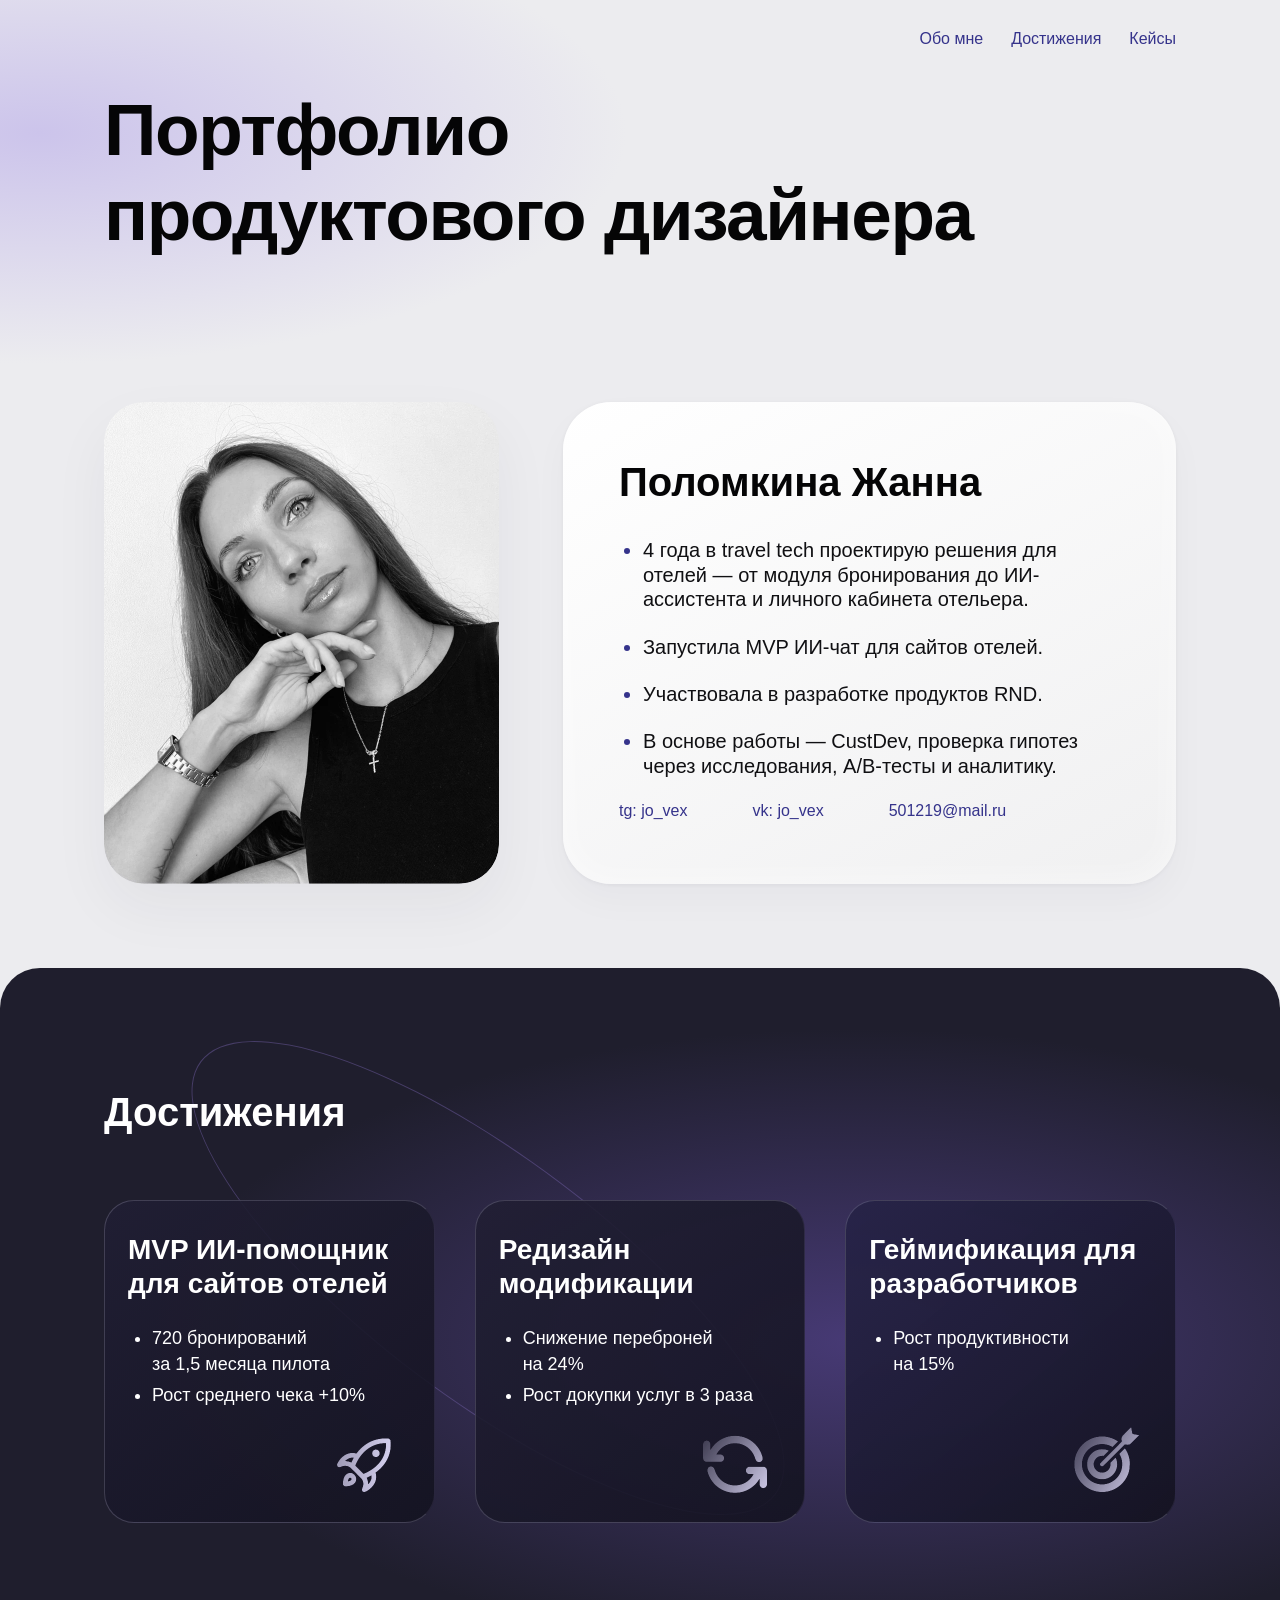
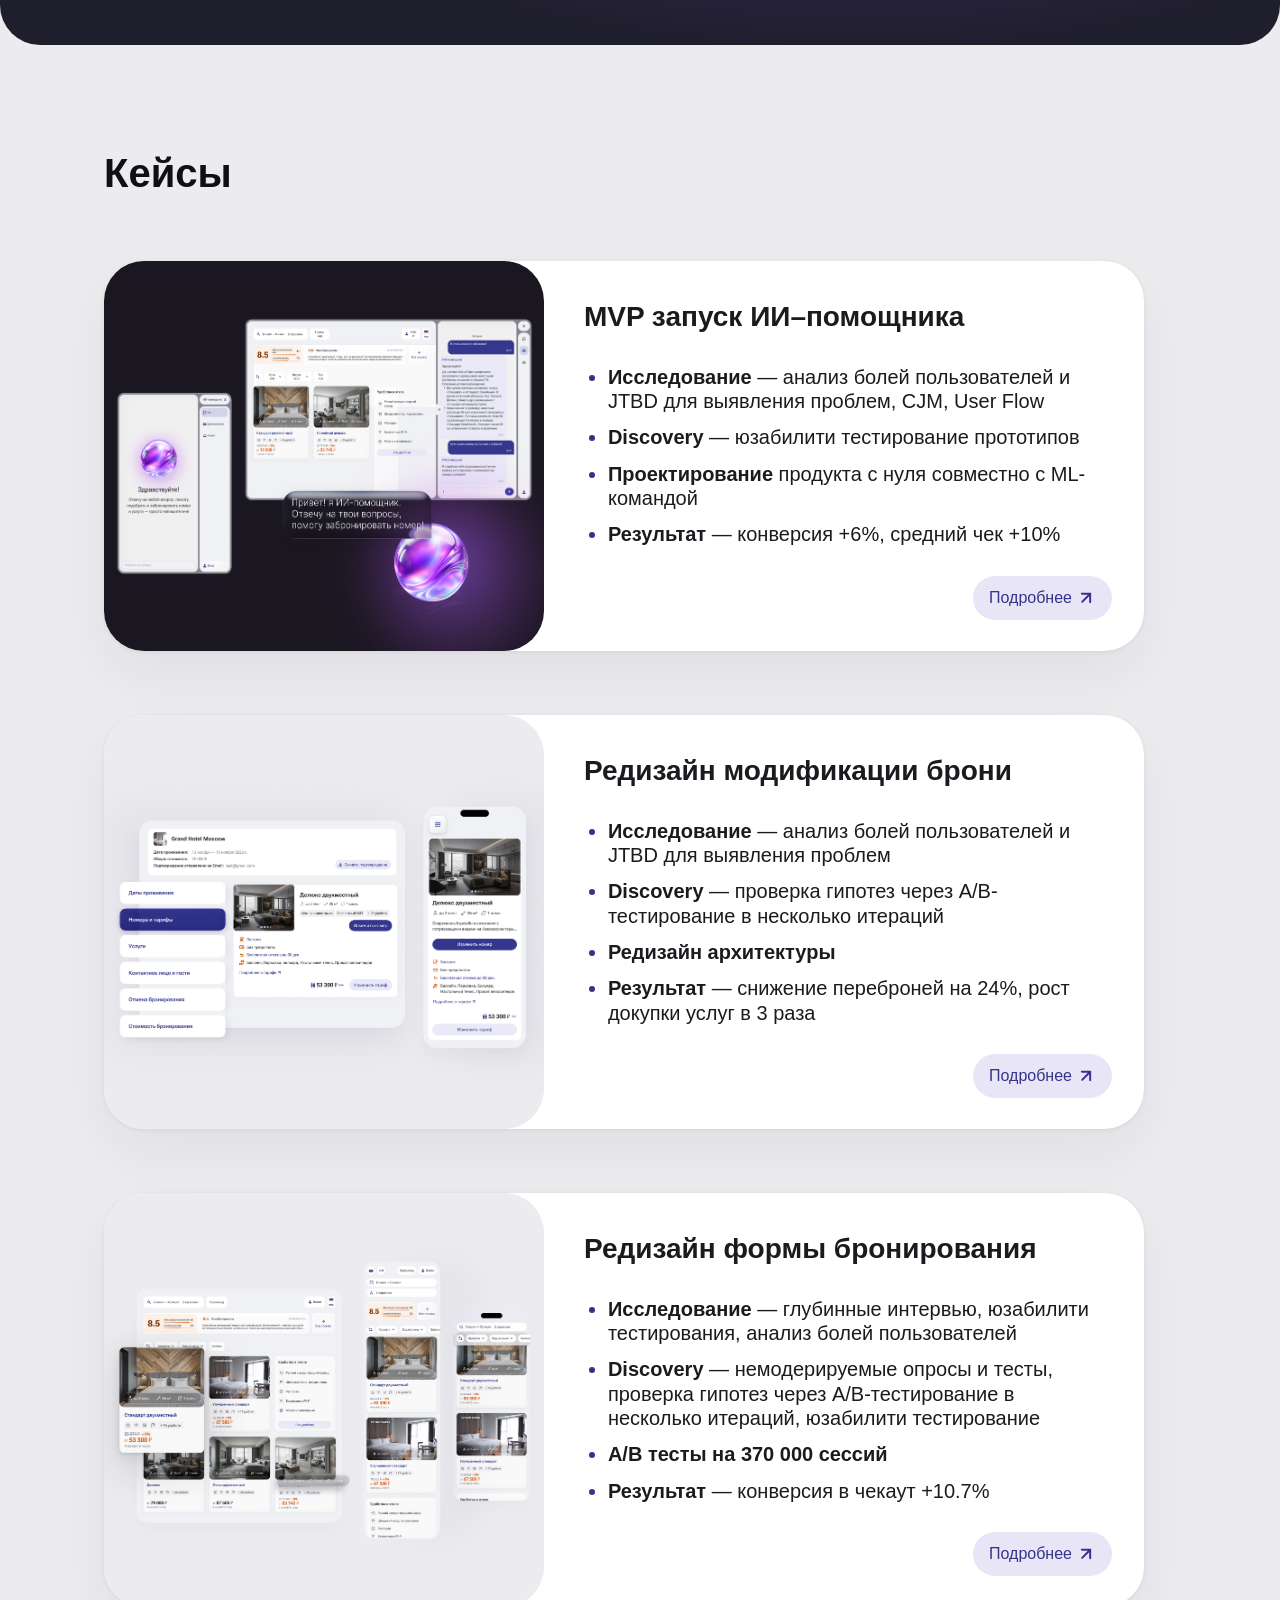
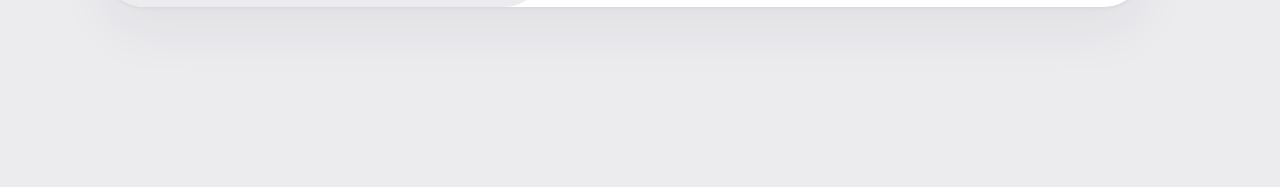
==== index.html @ cda97fb2 "Добавить сайт портфолио и три кейса" ====
<!doctype html>
<html lang="ru">
<head>
  <meta charset="utf-8">
  <meta name="viewport" content="width=device-width, initial-scale=1">
  <meta name="description" content="Портфолио продуктового дизайнера Жанны Поломкиной. Кейсы в travel tech.">
  <meta name="theme-color" content="#ececef">
  <title>Жанна Поломкина — продуктовый дизайнер</title>
  <link rel="stylesheet" href="styles.css">
  <script src="script.js" defer></script>
</head>
<body>
  <svg width="0" height="0" aria-hidden="true" style="position: absolute">
    <defs><path id="case-arrow" d="M15.1445 14.2002C15.1442 14.7246 14.7188 15.1504 14.1943 15.1504H14.1357C13.6111 15.1504 13.1857 14.7248 13.1855 14.2002V8.20312L6.84863 14.54C6.47763 14.911 5.87588 14.911 5.50488 14.54L5.45996 14.4951C5.08896 14.1241 5.08896 13.5224 5.45996 13.1514L11.7969 6.81445H5.7998C5.27522 6.81435 4.84961 6.38886 4.84961 5.86426V5.80566C4.84961 5.28121 5.27535 4.85578 5.7998 4.85547L15.1504 4.84961L15.1445 14.2002Z"/></defs>
  </svg>
  <header class="header inset page">
    <nav aria-label="Разделы портфолио">
      <a href="#about">Обо мне</a>
      <a href="#achievements">Достижения</a>
      <a href="#cases">Кейсы</a>
    </nav>
    <h1>Портфолио<br>продуктового дизайнера</h1>
  </header>

  <main>
    <section class="intro inset page" id="about" aria-labelledby="about-title">
      <img class="portrait" src="assets--portrait.webp" width="395" height="482" alt="Жанна Поломкина">
      <div class="bio">
        <h2 id="about-title">Поломкина Жанна</h2>
        <ul>
          <li>4 года в travel tech проектирую решения для отелей — от модуля бронирования до ИИ-ассистента и личного кабинета отельера.</li>
          <li>Запустила MVP ИИ-чат для сайтов отелей.</li>
          <li>Участвовала в разработке продуктов RND.</li>
          <li>В основе работы — CustDev, проверка гипотез через исследования, A/B-тесты и аналитику.</li>
        </ul>
        <address>
          <a href="https://t.me/jo_vex">tg: jo_vex</a>
          <a href="https://vk.com/jo_vex">vk: jo_vex</a>
          <a href="mailto:501219@mail.ru">501219@mail.ru</a>
        </address>
      </div>
    </section>

    <section class="achievements" id="achievements" aria-labelledby="achievements-title">
      <div class="page inset">
        <h2 id="achievements-title">Достижения</h2>
        <div class="achievement-grid">
          <article class="achievement">
            <h3>MVP ИИ-помощник для сайтов отелей</h3>
            <ul>
              <li>720 бронирований<br>за 1,5 месяца пилота</li>
              <li>Рост среднего чека +10%</li>
            </ul>
            <img src="assets--rocket.webp" alt="" width="70" height="70">
          </article>
          <article class="achievement">
            <h3>Редизайн модификации</h3>
            <ul>
              <li>Снижение переброней<br>на 24%</li>
              <li>Рост докупки услуг в 3 раза</li>
            </ul>
            <img src="assets--refresh.webp" alt="" width="70" height="70">
          </article>
          <article class="achievement">
            <h3>Геймификация для разработчиков</h3>
            <ul>
              <li>Рост продуктивности<br>на 15%</li>
            </ul>
            <img src="assets--target.webp" alt="" width="70" height="70">
          </article>
        </div>
      </div>
    </section>

    <section class="cases inset page" id="cases" aria-labelledby="cases-title">
      <h2 id="cases-title">Кейсы</h2>
      <article class="case" id="assistant-case">
        <img class="case-cover" src="assets--assistant.webp" width="1950" height="1728" alt="Модуль бронирования с ИИ-помощником на компьютере и телефоне" loading="lazy">
        <div class="case-body">
          <h3>MVP запуск ИИ–помощника</h3>
          <ul>
            <li><strong>Исследование</strong> — анализ болей пользователей и JTBD для выявления проблем, CJM, User Flow</li>
            <li><strong>Discovery</strong> — юзабилити тестирование прототипов</li>
            <li><strong>Проектирование</strong> продукта с нуля совместно с ML-командой</li>
            <li><strong>Результат</strong> — конверсия +6%, средний чек +10%</li>
          </ul>
          <a class="case-link" href="ai-assistant.html" aria-label="Подробнее о запуске ИИ-помощника">Подробнее <svg width="20" height="20" viewBox="0 0 20 20" aria-hidden="true"><use href="#case-arrow" fill="currentColor"/></svg></a>
        </div>
      </article>

      <article class="case" id="modification-case">
        <img class="case-cover" src="assets--modification.webp" width="1950" height="1834" alt="Экраны изменения бронирования на компьютере и телефоне" loading="lazy">
        <div class="case-body">
          <h3>Редизайн модификации брони</h3>
          <ul>
            <li><strong>Исследование</strong> — анализ болей пользователей и JTBD для выявления проблем</li>
            <li><strong>Discovery</strong> — проверка гипотез через A/B-тестирование в несколько итераций</li>
            <li><strong>Редизайн архитектуры</strong></li>
            <li><strong>Результат</strong> — снижение переброней на 24%, рост докупки услуг в 3 раза</li>
          </ul>
          <a class="case-link" href="booking-modification.html" aria-label="Подробнее о редизайне модификации брони">Подробнее <svg width="20" height="20" viewBox="0 0 20 20" aria-hidden="true"><use href="#case-arrow" fill="currentColor"/></svg></a>
        </div>
      </article>

      <article class="case" id="booking-case">
        <img class="case-cover" src="assets--booking.webp" width="1950" height="1834" alt="Экраны модуля бронирования для компьютера и телефона" loading="lazy">
        <div class="case-body">
          <h3>Редизайн формы бронирования</h3>
          <ul>
            <li><strong>Исследование</strong> — глубинные интервью, юзабилити тестирования, анализ болей пользователей</li>
            <li><strong>Discovery</strong> — немодерируемые опросы и тесты, проверка гипотез через A/B-тестирование в несколько итераций, юзабилити тестирование</li>
            <li><strong>A/B тесты на 370 000 сессий</strong></li>
            <li><strong>Результат</strong> — конверсия в чекаут +10.7%</li>
          </ul>
          <a class="case-link" href="booking-redesign.html" aria-label="Подробнее о редизайне формы бронирования">Подробнее <svg width="20" height="20" viewBox="0 0 20 20" aria-hidden="true"><use href="#case-arrow" fill="currentColor"/></svg></a>
        </div>
      </article>
    </section>
  </main>
</body>
</html>
---- styles.css ----
:root {
  font-family: Arial, Helvetica, sans-serif;
  color: #101013;
  background: #ececef;
  --accent: #35338b;
  --inset: clamp(24px, 5.333vw, 64px);
}

*, *::before, *::after { box-sizing: border-box; }
body {
  margin: 0;
  background: radial-gradient(
    ellipse clamp(260px, 45.833vw, 720px) clamp(160px, 18vw, 260px)
    at max(0px, calc(50% - 600px)) clamp(90px, 10.417vw, 145px),
    #ccc4eb, transparent
  ) no-repeat;
}
h1, h2, h3, ul { margin: 0; }
h2 { font-size: 40px; line-height: 1.2; }
a { color: var(--accent); text-decoration: none; }
a:focus-visible, button:focus-visible { outline: 3px solid #796be2; outline-offset: 4px; }
a:hover { text-decoration: underline; }
img { display: block; max-width: 100%; }
section { scroll-margin-top: 24px; }

.page {
  max-width: 1200px;
  margin-inline: auto;
}
.inset { padding-inline: var(--inset); }
.header { padding-top: 30px; }
.header nav { display: flex; justify-content: flex-end; flex-wrap: wrap; gap: 12px 28px; font-size: 16px; }
.header h1 {
  margin-top: 40px;
  font-size: clamp(40px, 6.05vw, 73px);
  line-height: 1.16;
  letter-spacing: -.02em;
  color: #050506;
}

.intro {
  display: grid;
  grid-template-columns: minmax(0, 395fr) minmax(0, 613fr);
  align-items: stretch;
  gap: clamp(24px, 5.333vw, 64px);
  margin-top: clamp(58px, 12.1vw, 145px);
  margin-bottom: clamp(48px, 7vw, 84px);
}
.portrait {
  width: 100%;
  height: 100%;
  object-fit: cover;
  border-radius: 40px;
  box-shadow: 0 24px 58px #24233f0d;
}
.bio {
  padding: clamp(28px, 4.67vw, 56px);
  background: linear-gradient(152deg, #fff, #f0f0f1);
  border-radius: 48px;
  box-shadow: inset 0 0 34px #ffffff88, 0 1px 4px #1817290d, 0 16px 36px #24233f08;
}
.bio h2 { margin-bottom: 32px; color: #050506; }
.bio ul, .case ul { font-size: 20px; line-height: 1.22; }
.bio ul, .case ul, .achievement ul { padding-left: 24px; }
.bio li::marker, .case li::marker { color: var(--accent); }
.bio li + li { margin-top: 23px; }
.bio address {
  display: flex;
  flex-wrap: wrap;
  gap: 10px clamp(20px, 5.4vw, 65px);
  margin-top: 24px;
  font-style: normal;
  font-size: 16px;
}

.achievements {
  position: relative;
  isolation: isolate;
  overflow: hidden;
  padding-block: 120px 122px;
  border-radius: 40px;
  color: white;
  background: radial-gradient(ellipse 55% 46% at 67% 55%, #473a75, transparent 100%), #1f1e2d;
}
.achievements::before {
  content: "";
  position: absolute;
  z-index: -1;
  top: 190px;
  left: 10%;
  width: 720px;
  height: 240px;
  border: 1px solid #7662ac75;
  border-radius: 50%;
  transform: rotate(37deg);
}
.achievement-grid {
  display: grid;
  grid-template-columns: repeat(3, minmax(0, 1fr));
  gap: clamp(18px, 3.333vw, 40px);
  margin-top: 64px;
}
.achievement {
  position: relative;
  min-height: 323px;
  padding: 32px 23px 105px;
  border: 1px solid #aaa7c247;
  border-right-color: #8981b521;
  border-radius: 30px;
  background: linear-gradient(140deg, #211f34e8, #141321e8);
}
.achievement:nth-child(3) { background: linear-gradient(140deg, #262347e6, #141321ee); }
.achievement h3 { font-size: clamp(21px, 2.333vw, 28px); line-height: 1.2; }
.achievement ul { margin-top: 24px; font-size: 18px; line-height: 1.45; }
.achievement li + li { margin-top: 5px; }
.achievement img { position: absolute; right: 35px; bottom: 28px; }

.cases { padding-top: 104px; padding-bottom: 180px; }
.cases > h2 { margin-bottom: 64px; }
.case {
  display: grid;
  grid-template-columns: 42.3% minmax(0, 1fr);
  width: calc(100% - 32px);
  border-radius: 40px;
  background: #fff;
  color: #191b1e;
  box-shadow: 0 24px 55px #24233f0e, 0 1px 4px #24233f12;
  cursor: pointer;
}
.case + .case { margin-top: 64px; }
.case-cover { width: 100%; height: 100%; object-fit: cover; border-radius: inherit; }
.case-body { display: flex; flex-direction: column; padding: 39px 32px 31px 40px; }
.case h3 { margin-bottom: 30px; font-size: 28px; line-height: 1.22; }
.case li + li { margin-top: 12px; }
.case-link {
  display: inline-flex;
  align-items: center;
  gap: 4px;
  align-self: flex-end;
  margin-top: auto;
  padding: 12px 16px;
  border-radius: 100px;
  background: #e8e6f6;
  font-size: 16px;
  line-height: 1;
}
.case ul { margin-bottom: 24px; }
.case:has(.case-link:focus-visible) { outline: 3px solid #796be2; outline-offset: 4px; }
.case-link:hover { text-decoration: none; }

@media (hover: hover) {
  .case:hover { box-shadow: 0 24px 84px #0e0c3017, 0 3px 20px #0e0c300d; }
  .case-link:hover { background: #ded9f4; }
}

@media (max-width: 960px) {
  .bio ul, .case ul { font-size: 18px; }
  .bio li + li { margin-top: 16px; }
  .bio address { column-gap: 20px; }
  .case { width: 100%; }
  .case-cover { object-fit: contain; background: #ececef; }
  .case-body { padding: 28px; }
  .case h3 { font-size: 24px; }
}

@media (max-width: 760px) {
  h2 { font-size: 32px; }
  .header nav { justify-content: flex-start; }
  .intro { grid-template-columns: 1fr; }
  .portrait { height: auto; width: min(100%, 395px); }
  .bio { border-radius: 32px; }
  .bio h2 { margin-bottom: 22px; }
  .achievements { padding-block: 54px; border-radius: 30px; }
  .achievement-grid { grid-template-columns: 1fr; margin-top: 32px; }
  .achievement { min-height: 196px; padding-bottom: 32px; padding-right: 83px; }
  .achievement ul { margin-top: 16px; }
  .achievement img { width: 52px; height: 52px; right: 18px; bottom: 20px; }
  .cases { padding-block: 60px 80px; }
  .cases > h2 { margin-bottom: 30px; }
  .case { grid-template-columns: 1fr; border-radius: 30px; }
  .case + .case { margin-top: 32px; }
  .case-cover { height: auto; aspect-ratio: auto; }
  .case h3 { margin-bottom: 20px; }
}

@media (max-width: 420px) {
  .header h1 { font-size: clamp(29px, 8.3vw, 40px); }
  .header nav { gap: 12px 18px; }
  .bio, .case-body { padding: 24px; }
  .bio ul, .case ul { font-size: 17px; }
}

@media (min-width: 1100px) {
  .intro { min-height: 482px; }
  .case { min-height: 390px; }
  .case + .case { min-height: 414px; }
}

.project-page { background: #ececef; }
.project-page-modification { background: #ecebf0; }
.project-page-dark { background: #1a1722; color: #fff; color-scheme: dark; }

.project-nav {
  position: sticky;
  z-index: 2;
  top: max(clamp(12px, 2.67vw, 32px), env(safe-area-inset-top));
  height: 0;
  padding-inline: clamp(16px, 3.33vw, 40px);
}

.project-back {
  display: inline-flex;
  align-items: center;
  gap: 7px;
  min-height: 44px;
  padding: 8px 14px 8px 12px;
  border: 1px solid #ffffff45;
  border-radius: 999px;
  background: linear-gradient(145deg, #5455a0df, #353680d9);
  box-shadow: inset 0 1px 2px #ffffff36, 0 6px 20px #0e0c3014;
  -webkit-backdrop-filter: blur(10px) saturate(145%);
  backdrop-filter: blur(10px) saturate(145%);
  color: #fff;
  font-size: 15px;
  line-height: 1.2;
}

.project-back:hover {
  background: linear-gradient(145deg, #484992ec, #303174e8);
  text-decoration: none;
}

.project-block img, img.project-block {
  width: 100%;
  height: auto;
  pointer-events: none;
  user-select: none;
  -webkit-touch-callout: none;
}

@media (min-width: 1201px) {
  .assistant-panel {
    display: grid;
    grid-template-columns: minmax(0, 1fr) min(100%, 1200px) minmax(0, 1fr);
  }

  .assistant-panel > .project-block { grid-area: 1 / 2; }

  .assistant-panel::before,
  .assistant-panel::after {
    content: "";
    width: min(100%, 380px);
    background: var(--panel-glow) no-repeat;
    background-size: 200% 100%;
  }

  .assistant-panel::before { grid-area: 1 / 1; justify-self: end; }
  .assistant-panel::after { grid-area: 1 / 3; background-position: right; }
}

@media (max-width: 760px) {
  .project-page main { padding-top: 58px; }
}
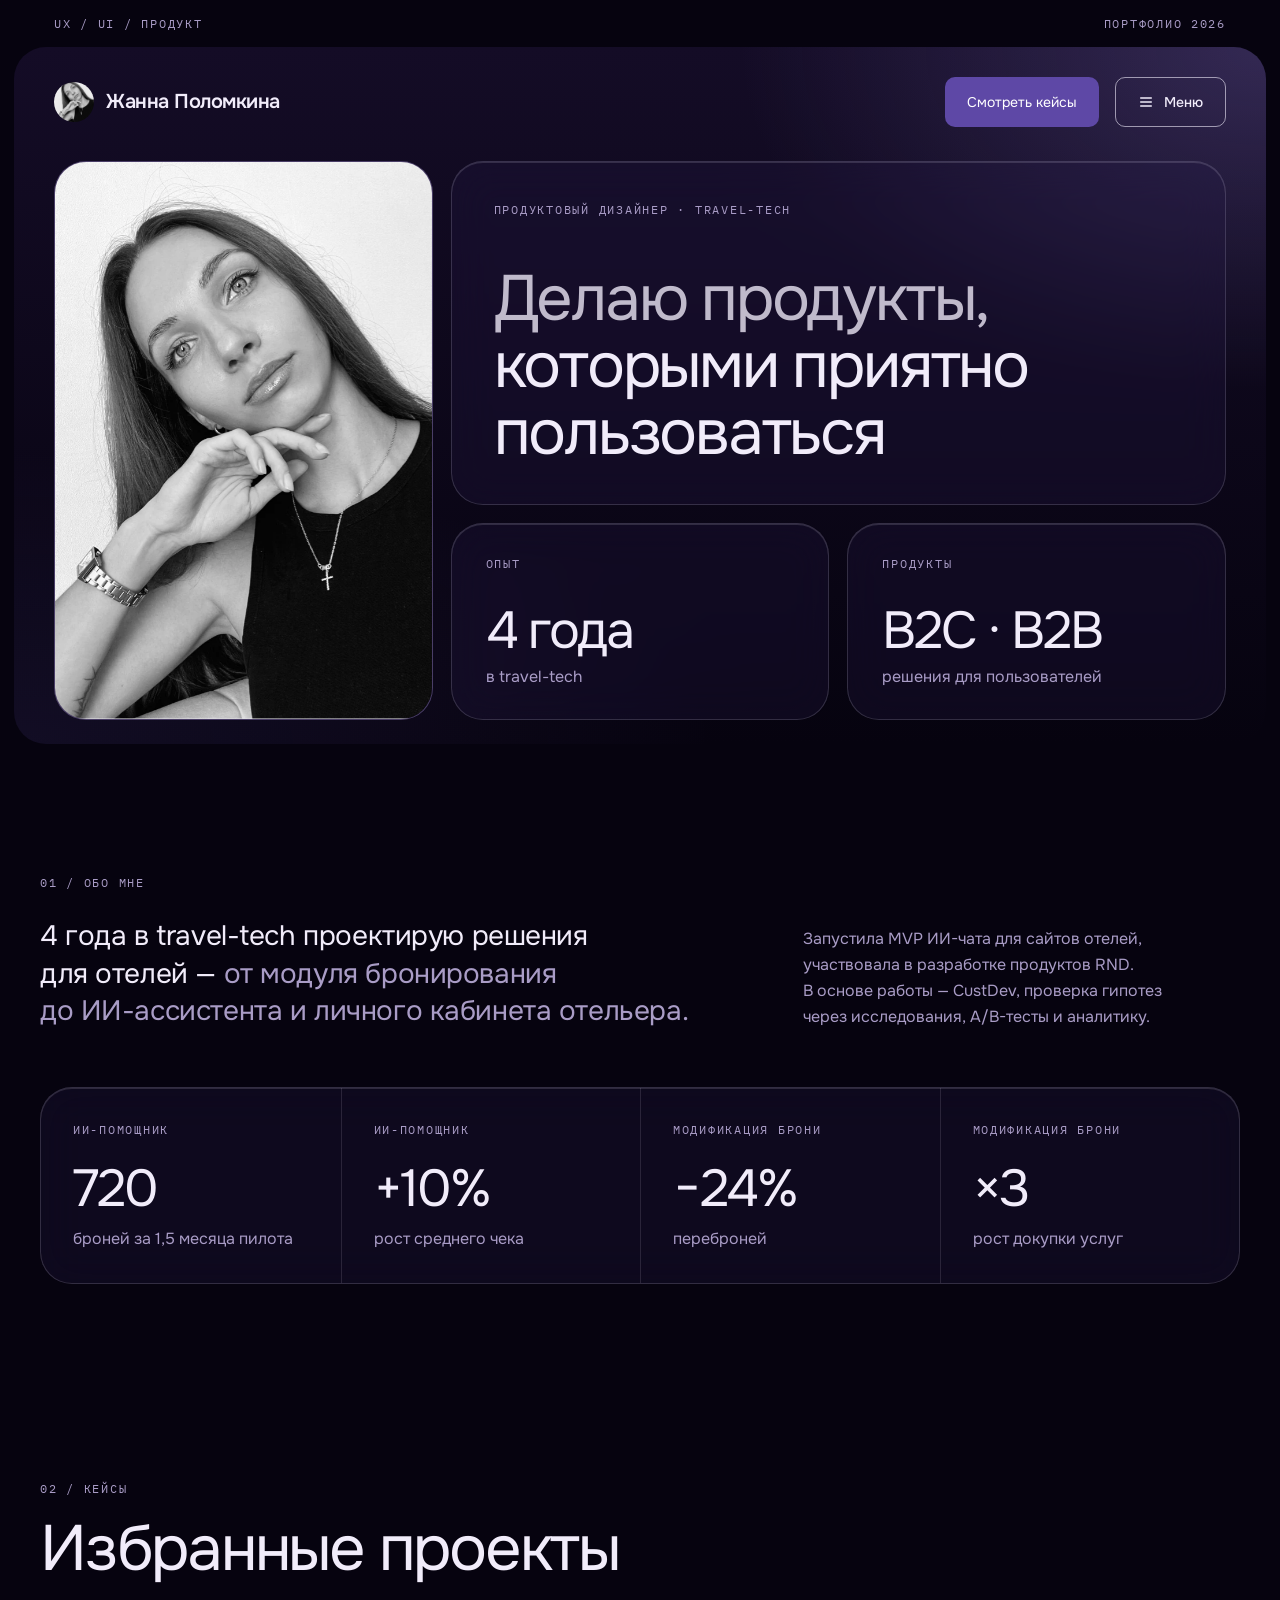
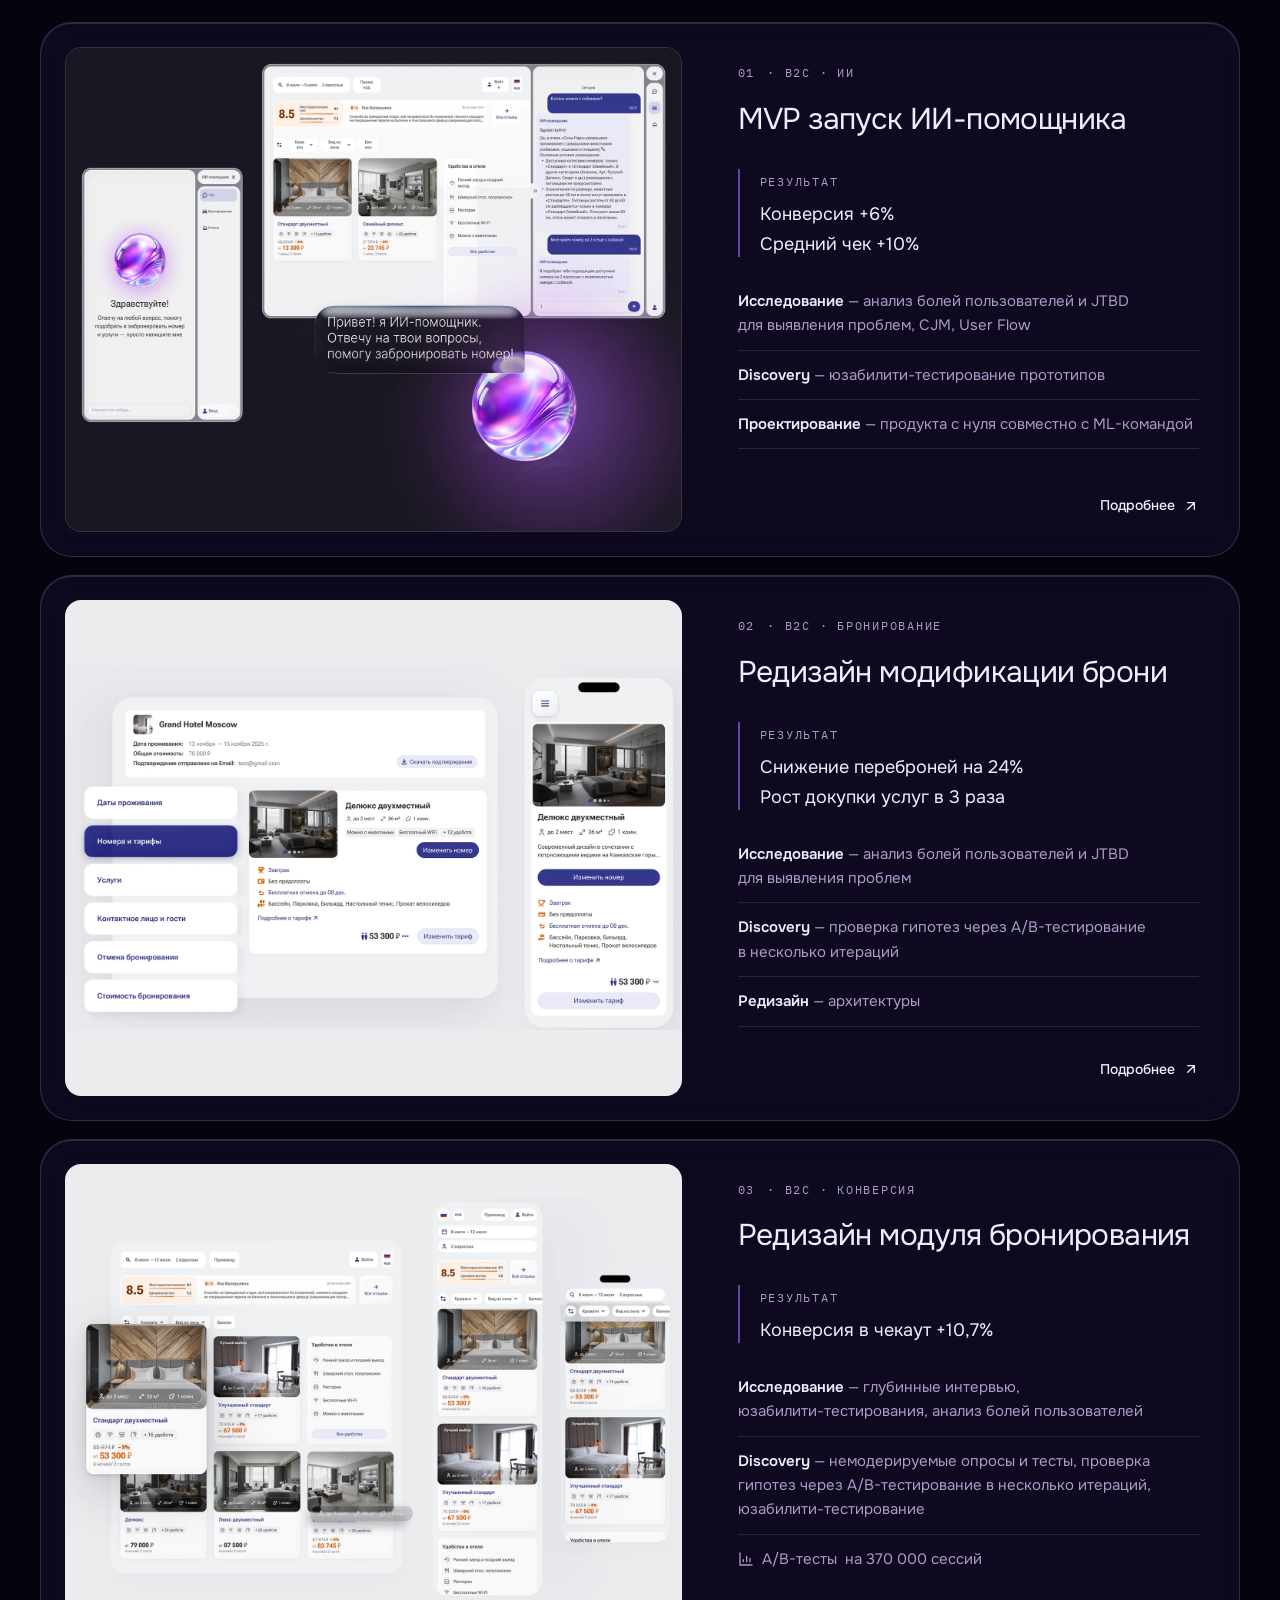
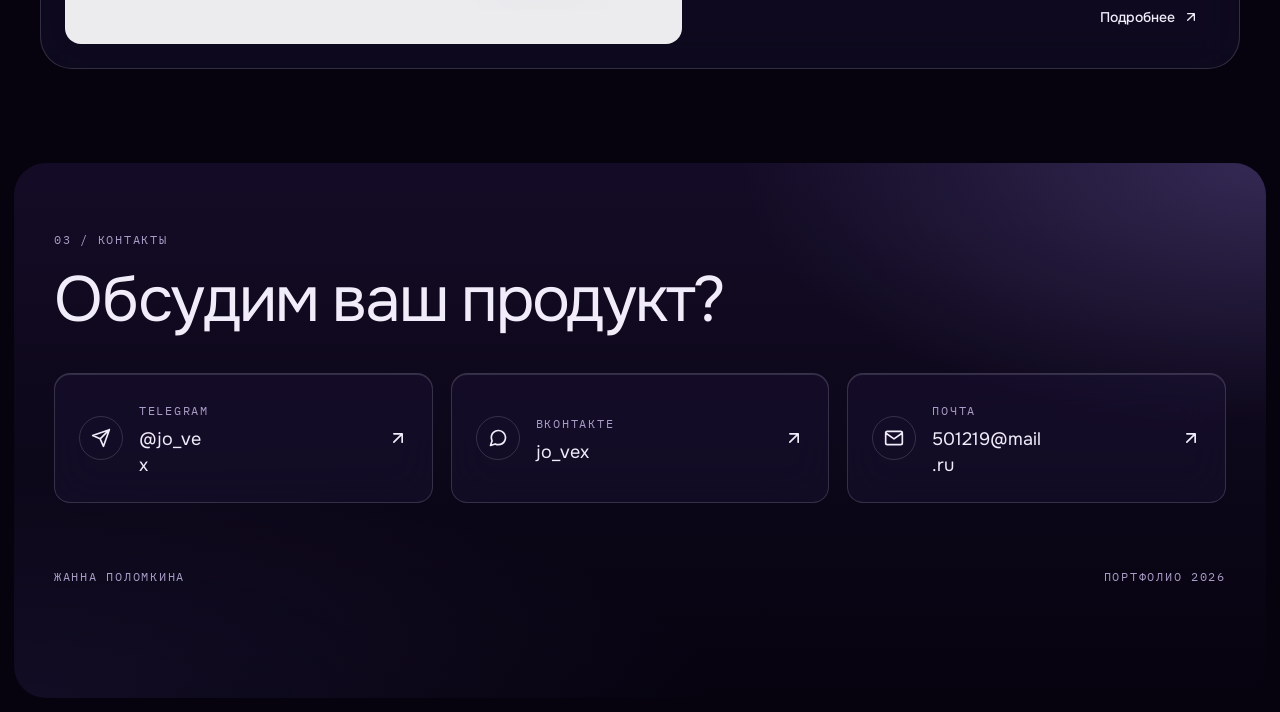
==== commit 6eff3194: "Обновить главную страницу портфолио" ====
--- a/index.html
+++ b/index.html
@@ -3,118 +3,137 @@
 <head>
   <meta charset="utf-8">
   <meta name="viewport" content="width=device-width, initial-scale=1">
-  <meta name="description" content="Портфолио продуктового дизайнера Жанны Поломкиной. Кейсы в travel tech.">
-  <meta name="theme-color" content="#ececef">
-  <title>Жанна Поломкина — продуктовый дизайнер</title>
-  <link rel="stylesheet" href="styles.css">
-  <script src="script.js" defer></script>
+  <meta name="theme-color" content="#06030f">
+  <title>Жанна Поломкина — продуктовый дизайнер, travel-tech</title>
+  <meta name="description" content="Портфолио продуктового дизайнера: 4 года в travel-tech, B2C и B2B продукты для отелей — модуль бронирования, ИИ-ассистент, кабинет отельера.">
+  <link rel="preconnect" href="https://fonts.googleapis.com">
+  <link rel="preconnect" href="https://fonts.gstatic.com" crossorigin>
+  <link rel="stylesheet" href="https://fonts.googleapis.com/css2?family=Onest:wght@400;500;600&amp;family=IBM+Plex+Mono:wght@400;500&amp;display=swap">
+  <link rel="stylesheet" href="home.css">
+  <link rel="icon" type="image/svg+xml" href="home-favicon.svg">
+  <script src="home.js" defer></script>
 </head>
 <body>
-  <svg width="0" height="0" aria-hidden="true" style="position: absolute">
-    <defs><path id="case-arrow" d="M15.1445 14.2002C15.1442 14.7246 14.7188 15.1504 14.1943 15.1504H14.1357C13.6111 15.1504 13.1857 14.7248 13.1855 14.2002V8.20312L6.84863 14.54C6.47763 14.911 5.87588 14.911 5.50488 14.54L5.45996 14.4951C5.08896 14.1241 5.08896 13.5224 5.45996 13.1514L11.7969 6.81445H5.7998C5.27522 6.81435 4.84961 6.38886 4.84961 5.86426V5.80566C4.84961 5.28121 5.27535 4.85578 5.7998 4.85547L15.1504 4.84961L15.1445 14.2002Z"/></defs>
-  </svg>
-  <header class="header inset page">
-    <nav aria-label="Разделы портфолио">
-      <a href="#about">Обо мне</a>
-      <a href="#achievements">Достижения</a>
-      <a href="#cases">Кейсы</a>
-    </nav>
-    <h1>Портфолио<br>продуктового дизайнера</h1>
-  </header>
-
+  <div class="hero-frame">
+    <div class="hero-eyebrow"><span class="mono-label">UX / UI / Продукт</span><span class="mono-label">Портфолио 2026</span></div>
+    <div class="space-bg hero">
+      <header class="hero-header">
+        <a href="#" class="hero-brand"><img src="https://cdn.poehali.dev/projects/a54966ba-3cf7-4cb6-8736-ed5344bd2a11/bucket/0ab44b1f-8505-4165-a15e-4174cf38b8fe.jpg" data-fallback="assets--portrait.webp" alt="Жанна Поломкина">Жанна Поломкина</a>
+        <div class="hero-actions">
+          <a class="btn-primary" href="#cases">Смотреть кейсы</a>
+          <div class="home-menu">
+            <button class="btn-secondary" type="button" aria-expanded="false" aria-controls="home-navigation"><svg width="16" height="16" viewBox="0 0 24 24" fill="none" stroke="currentColor" stroke-width="2" stroke-linecap="round" stroke-linejoin="round" aria-hidden="true"><path d="M4 6h16M4 12h16M4 18h16"/></svg> Меню</button>
+            <nav class="glass" id="home-navigation" aria-label="Разделы портфолио" hidden>
+              <a href="#about">Обо мне</a>
+              <a href="#cases">Кейсы</a>
+              <a href="#contacts">Контакты</a>
+            </nav>
+          </div>
+        </div>
+      </header>
+      <div class="hero-grid">
+        <figure class="glass rise hero-photo"><img src="https://cdn.poehali.dev/projects/a54966ba-3cf7-4cb6-8736-ed5344bd2a11/bucket/0ab44b1f-8505-4165-a15e-4174cf38b8fe.jpg" data-fallback="assets--portrait.webp" alt="Жанна Поломкина"></figure>
+        <section class="glass rise hero-title" style="--delay:.12s">
+          <span class="mono-label">Продуктовый дизайнер · Travel-tech</span>
+          <h1 class="t-display">Делаю продукты,<br><b>которыми приятно пользоваться</b></h1>
+        </section>
+        <div class="glass rise hero-stat hero-experience" style="--delay:.24s">
+          <span class="mono-label">Опыт</span><div><div class="t-num">4 года</div><p>в <span class="nowrap">travel-tech</span></p></div>
+        </div>
+        <div class="glass rise hero-stat hero-products" style="--delay:.36s">
+          <span class="mono-label">Продукты</span><div><div class="t-num">B2C · B2B</div><p>решения для пользователей</p></div>
+        </div>
+      </div>
+    </div>
+  </div>
   <main>
-    <section class="intro inset page" id="about" aria-labelledby="about-title">
-      <img class="portrait" src="assets--portrait.webp" width="395" height="482" alt="Жанна Поломкина">
-      <div class="bio">
-        <h2 id="about-title">Поломкина Жанна</h2>
-        <ul>
-          <li>4 года в travel tech проектирую решения для отелей — от модуля бронирования до ИИ-ассистента и личного кабинета отельера.</li>
-          <li>Запустила MVP ИИ-чат для сайтов отелей.</li>
-          <li>Участвовала в разработке продуктов RND.</li>
-          <li>В основе работы — CustDev, проверка гипотез через исследования, A/B-тесты и аналитику.</li>
-        </ul>
-        <address>
-          <a href="https://t.me/jo_vex">tg: jo_vex</a>
-          <a href="https://vk.com/jo_vex">vk: jo_vex</a>
-          <a href="mailto:501219@mail.ru">501219@mail.ru</a>
-        </address>
+    <section class="home-section about" id="about">
+      <div class="reveal"><span class="mono-label">01 / Обо мне</span></div>
+      <div class="about-copy reveal" style="--delay:.08s">
+        <p class="t-lead">4 года в <span class="nowrap">travel-tech</span> проектирую решения для отелей — <span>от модуля бронирования до <span class="nowrap">ИИ-ассистента</span> и личного кабинета отельера.</span></p>
+        <p>Запустила MVP <span class="nowrap">ИИ-чата</span> для сайтов отелей, участвовала в разработке продуктов RND.<br>В основе работы — CustDev, проверка гипотез через исследования, <span class="nowrap">A/B-тесты</span> и аналитику.</p>
+      </div>
+      <div class="glass metrics">
+        <div class="metric reveal" style="--delay:0s"><span class="mono-label"><span class="nowrap">ИИ-помощник</span></span><div><div class="t-num">720</div><p>броней за 1,5 месяца пилота</p></div></div>
+        <div class="metric reveal" style="--delay:0.1s"><span class="mono-label"><span class="nowrap">ИИ-помощник</span></span><div><div class="t-num">+10%</div><p>рост среднего чека</p></div></div>
+        <div class="metric reveal" style="--delay:0.2s"><span class="mono-label">Модификация брони</span><div><div class="t-num">−24%</div><p>переброней</p></div></div>
+        <div class="metric reveal" style="--delay:0.3s"><span class="mono-label">Модификация брони</span><div><div class="t-num">×3</div><p>рост докупки услуг</p></div></div>
       </div>
     </section>
-
-    <section class="achievements" id="achievements" aria-labelledby="achievements-title">
-      <div class="page inset">
-        <h2 id="achievements-title">Достижения</h2>
-        <div class="achievement-grid">
-          <article class="achievement">
-            <h3>MVP ИИ-помощник для сайтов отелей</h3>
-            <ul>
-              <li>720 бронирований<br>за 1,5 месяца пилота</li>
-              <li>Рост среднего чека +10%</li>
-            </ul>
-            <img src="assets--rocket.webp" alt="" width="70" height="70">
-          </article>
-          <article class="achievement">
-            <h3>Редизайн модификации</h3>
-            <ul>
-              <li>Снижение переброней<br>на 24%</li>
-              <li>Рост докупки услуг в 3 раза</li>
-            </ul>
-            <img src="assets--refresh.webp" alt="" width="70" height="70">
-          </article>
-          <article class="achievement">
-            <h3>Геймификация для разработчиков</h3>
-            <ul>
-              <li>Рост продуктивности<br>на 15%</li>
-            </ul>
-            <img src="assets--target.webp" alt="" width="70" height="70">
-          </article>
+    <section class="home-section cases" id="cases">
+      <div class="reveal"><span class="mono-label">02 / Кейсы</span><h2 class="t-display">Избранные проекты</h2></div>
+      <div class="case-list">
+        <article class="reveal" id="assistant-case">
+          <a class="glass case-card" href="ai-assistant.html" aria-labelledby="assistant-case-title">
+            <div class="case-media" style="--cover-bg:#1a1722">
+              <img src="home-ai.webp" alt="" loading="lazy">
+            </div>
+            <div class="case-copy">
+              <div><div class="case-tag"><span class="mono-label">01</span><span class="mono-label">· B2C · ИИ</span></div>
+                <h3 class="t-h3" id="assistant-case-title">MVP запуск <span class="nowrap">ИИ-помощника</span></h3>
+              </div>
+              <div class="case-result"><span class="mono-label">Результат</span><ul class="t-large"><li>Конверсия +6%</li><li>Средний чек +10%</li></ul></div>
+              <div class="case-steps">
+                <div class="case-step"><strong>Исследование</strong><span> — анализ болей пользователей и JTBD для выявления проблем, CJM, User Flow</span></div>
+                <div class="case-step"><strong>Discovery</strong><span> — <span class="nowrap">юзабилити-тестирование</span> прототипов</span></div>
+                <div class="case-step"><strong>Проектирование</strong><span> — продукта с нуля совместно с <span class="nowrap">ML-командой</span></span></div>
+              </div>
+              <span class="case-more">Подробнее <svg width="16" height="16" viewBox="0 0 24 24" fill="none" stroke="currentColor" stroke-width="2" stroke-linecap="round" stroke-linejoin="round" aria-hidden="true"><path d="M7 17 17 7M7 7h10v10"/></svg></span>
+            </div>
+          </a>
+        </article>
+        <article class="reveal" id="modification-case">
+          <a class="glass case-card" href="booking-modification.html" aria-labelledby="modification-case-title">
+            <div class="case-media" style="--cover-bg:#ececef">
+              <img src="home-modification.webp" alt="" loading="lazy">
+            </div>
+            <div class="case-copy">
+              <div><div class="case-tag"><span class="mono-label">02</span><span class="mono-label">· B2C · Бронирование</span></div>
+                <h3 class="t-h3" id="modification-case-title">Редизайн модификации брони</h3>
+              </div>
+              <div class="case-result"><span class="mono-label">Результат</span><ul class="t-large"><li>Снижение переброней на 24%</li><li>Рост докупки услуг в 3 раза</li></ul></div>
+              <div class="case-steps">
+                <div class="case-step"><strong>Исследование</strong><span> — анализ болей пользователей и JTBD для выявления проблем</span></div>
+                <div class="case-step"><strong>Discovery</strong><span> — проверка гипотез через <span class="nowrap">A/B-тестирование</span> в несколько итераций</span></div>
+                <div class="case-step"><strong>Редизайн</strong><span> — архитектуры</span></div>
+              </div>
+              <span class="case-more">Подробнее <svg width="16" height="16" viewBox="0 0 24 24" fill="none" stroke="currentColor" stroke-width="2" stroke-linecap="round" stroke-linejoin="round" aria-hidden="true"><path d="M7 17 17 7M7 7h10v10"/></svg></span>
+            </div>
+          </a>
+        </article>
+        <article class="reveal" id="booking-case">
+          <a class="glass case-card" href="booking-redesign.html" aria-labelledby="booking-case-title">
+            <div class="case-media" style="--cover-bg:#ececef">
+              <img src="home-booking.webp" alt="" loading="lazy">
+            </div>
+            <div class="case-copy">
+              <div><div class="case-tag"><span class="mono-label">03</span><span class="mono-label">· B2C · Конверсия</span></div>
+                <h3 class="t-h3" id="booking-case-title">Редизайн модуля бронирования</h3>
+              </div>
+              <div class="case-result"><span class="mono-label">Результат</span><ul class="t-large"><li>Конверсия в чекаут +10,7%</li></ul></div>
+              <div class="case-steps">
+                <div class="case-step"><strong>Исследование</strong><span> — глубинные интервью, <span class="nowrap">юзабилити-тестирования,</span> анализ болей пользователей</span></div>
+                <div class="case-step"><strong>Discovery</strong><span> — немодерируемые опросы и тесты, проверка гипотез через <span class="nowrap">A/B-тестирование</span> в несколько итераций, <span class="nowrap">юзабилити-тестирование</span></span></div>
+                <div class="case-extra"><svg width="16" height="16" viewBox="0 0 24 24" fill="none" stroke="currentColor" stroke-width="2" stroke-linecap="round" stroke-linejoin="round" aria-hidden="true"><path d="M3 3v18h18M8 16v-3M13 16V8M18 16v-5"/></svg> <span class="nowrap">A/B-тесты</span> на 370 000 сессий</div>
+              </div>
+              <span class="case-more">Подробнее <svg width="16" height="16" viewBox="0 0 24 24" fill="none" stroke="currentColor" stroke-width="2" stroke-linecap="round" stroke-linejoin="round" aria-hidden="true"><path d="M7 17 17 7M7 7h10v10"/></svg></span>
+            </div>
+          </a>
+        </article>
+      </div>
+    </section>
+    <section class="contacts" id="contacts">
+      <div class="space-bg contacts-panel">
+        <div class="contacts-inner">
+          <div class="reveal"><span class="mono-label">03 / Контакты</span><h2 class="t-display">Обсудим ваш продукт?</h2></div>
+          <div class="contacts-grid">
+          <div class="reveal" style="--delay:0s"><a class="glass contact-card" href="https://t.me/jo_vex" target="_blank" rel="noreferrer"><div class="contact-info"><span class="contact-icon"><svg width="20" height="20" viewBox="0 0 24 24" fill="none" stroke="currentColor" stroke-width="2" stroke-linecap="round" stroke-linejoin="round" aria-hidden="true"><path d="m22 2-7 20-4-9-9-4 20-7ZM22 2 11 13"/></svg></span><div><span class="mono-label">Telegram</span><div class="t-large">@jo_vex</div></div></div><svg width="20" height="20" viewBox="0 0 24 24" fill="none" stroke="currentColor" stroke-width="2" stroke-linecap="round" stroke-linejoin="round" aria-hidden="true"><path d="M7 17 17 7M7 7h10v10"/></svg></a></div>
+          <div class="reveal" style="--delay:0.1s"><a class="glass contact-card" href="https://vk.com/jo_vex" target="_blank" rel="noreferrer"><div class="contact-info"><span class="contact-icon"><svg width="20" height="20" viewBox="0 0 24 24" fill="none" stroke="currentColor" stroke-width="2" stroke-linecap="round" stroke-linejoin="round" aria-hidden="true"><path d="M21 11.5a8.4 8.4 0 0 1-.9 3.8 8.5 8.5 0 0 1-7.6 4.7 8.4 8.4 0 0 1-3.8-.9L3 21l1.9-5.7a8.4 8.4 0 0 1-.9-3.8 8.5 8.5 0 0 1 4.7-7.6 8.4 8.4 0 0 1 3.8-.9h.5a8.5 8.5 0 0 1 8 8z"/></svg></span><div><span class="mono-label">ВКонтакте</span><div class="t-large">jo_vex</div></div></div><svg width="20" height="20" viewBox="0 0 24 24" fill="none" stroke="currentColor" stroke-width="2" stroke-linecap="round" stroke-linejoin="round" aria-hidden="true"><path d="M7 17 17 7M7 7h10v10"/></svg></a></div>
+          <div class="reveal" style="--delay:0.2s"><a class="glass contact-card" href="mailto:501219@mail.ru" target="_blank" rel="noreferrer"><div class="contact-info"><span class="contact-icon"><svg width="20" height="20" viewBox="0 0 24 24" fill="none" stroke="currentColor" stroke-width="2" stroke-linecap="round" stroke-linejoin="round" aria-hidden="true"><path d="M4 4h16a2 2 0 0 1 2 2v12a2 2 0 0 1-2 2H4a2 2 0 0 1-2-2V6a2 2 0 0 1 2-2ZM22 6l-10 7L2 6"/></svg></span><div><span class="mono-label">Почта</span><div class="t-large">501219@mail.ru</div></div></div><svg width="20" height="20" viewBox="0 0 24 24" fill="none" stroke="currentColor" stroke-width="2" stroke-linecap="round" stroke-linejoin="round" aria-hidden="true"><path d="M7 17 17 7M7 7h10v10"/></svg></a></div>
+          </div>
+          <footer><span class="mono-label">Жанна Поломкина</span><span class="mono-label">Портфолио 2026</span></footer>
         </div>
       </div>
-    </section>
-
-    <section class="cases inset page" id="cases" aria-labelledby="cases-title">
-      <h2 id="cases-title">Кейсы</h2>
-      <article class="case" id="assistant-case">
-        <img class="case-cover" src="assets--assistant.webp" width="1950" height="1728" alt="Модуль бронирования с ИИ-помощником на компьютере и телефоне" loading="lazy">
-        <div class="case-body">
-          <h3>MVP запуск ИИ–помощника</h3>
-          <ul>
-            <li><strong>Исследование</strong> — анализ болей пользователей и JTBD для выявления проблем, CJM, User Flow</li>
-            <li><strong>Discovery</strong> — юзабилити тестирование прототипов</li>
-            <li><strong>Проектирование</strong> продукта с нуля совместно с ML-командой</li>
-            <li><strong>Результат</strong> — конверсия +6%, средний чек +10%</li>
-          </ul>
-          <a class="case-link" href="ai-assistant.html" aria-label="Подробнее о запуске ИИ-помощника">Подробнее <svg width="20" height="20" viewBox="0 0 20 20" aria-hidden="true"><use href="#case-arrow" fill="currentColor"/></svg></a>
-        </div>
-      </article>
-
-      <article class="case" id="modification-case">
-        <img class="case-cover" src="assets--modification.webp" width="1950" height="1834" alt="Экраны изменения бронирования на компьютере и телефоне" loading="lazy">
-        <div class="case-body">
-          <h3>Редизайн модификации брони</h3>
-          <ul>
-            <li><strong>Исследование</strong> — анализ болей пользователей и JTBD для выявления проблем</li>
-            <li><strong>Discovery</strong> — проверка гипотез через A/B-тестирование в несколько итераций</li>
-            <li><strong>Редизайн архитектуры</strong></li>
-            <li><strong>Результат</strong> — снижение переброней на 24%, рост докупки услуг в 3 раза</li>
-          </ul>
-          <a class="case-link" href="booking-modification.html" aria-label="Подробнее о редизайне модификации брони">Подробнее <svg width="20" height="20" viewBox="0 0 20 20" aria-hidden="true"><use href="#case-arrow" fill="currentColor"/></svg></a>
-        </div>
-      </article>
-
-      <article class="case" id="booking-case">
-        <img class="case-cover" src="assets--booking.webp" width="1950" height="1834" alt="Экраны модуля бронирования для компьютера и телефона" loading="lazy">
-        <div class="case-body">
-          <h3>Редизайн формы бронирования</h3>
-          <ul>
-            <li><strong>Исследование</strong> — глубинные интервью, юзабилити тестирования, анализ болей пользователей</li>
-            <li><strong>Discovery</strong> — немодерируемые опросы и тесты, проверка гипотез через A/B-тестирование в несколько итераций, юзабилити тестирование</li>
-            <li><strong>A/B тесты на 370 000 сессий</strong></li>
-            <li><strong>Результат</strong> — конверсия в чекаут +10.7%</li>
-          </ul>
-          <a class="case-link" href="booking-redesign.html" aria-label="Подробнее о редизайне формы бронирования">Подробнее <svg width="20" height="20" viewBox="0 0 20 20" aria-hidden="true"><use href="#case-arrow" fill="currentColor"/></svg></a>
-        </div>
-      </article>
     </section>
   </main>
 </body>
--- a/home.css
+++ b/home.css
@@ -0,0 +1,250 @@
+:root {
+  --hero-bg: #140c26;
+  --hero-surface: #2a1d4a;
+  --hero-text: #f1ecfa;
+  --hero-muted: #a99cc6;
+  --hero-accent: #5e48a6;
+  --hero-x-glow: #6f5fa8;
+  --hero-x-deep: #06030f;
+  --line: color-mix(in srgb, var(--hero-text) 12%, transparent);
+  --motion: cubic-bezier(.22,.8,.24,1);
+  font-family: Onest, sans-serif;
+  line-height: 1.5;
+  scroll-behavior: smooth;
+  background: var(--hero-x-deep);
+  color: var(--hero-text);
+}
+
+*, *::before, *::after { box-sizing: border-box; }
+body, h1, h2, h3, p, figure, ul { margin: 0; }
+body { min-height: 100vh; overflow-x: hidden; }
+ul { padding: 0; list-style: none; }
+a { color: inherit; text-decoration: none; }
+button { font: inherit; cursor: pointer; }
+img, svg { display: block; }
+img { max-width: 100%; }
+svg { flex-shrink: 0; }
+:focus-visible { outline: 2px solid #cfc6e6; outline-offset: 4px; }
+.nowrap { white-space: nowrap; }
+
+.glass {
+  border: 1px solid color-mix(in srgb, var(--hero-text) 16%, transparent);
+  border-radius: 32px;
+  background: color-mix(in srgb, var(--hero-surface) 26%, transparent);
+  backdrop-filter: blur(22px);
+  box-shadow: inset 0 1px 0 color-mix(in srgb, var(--hero-text) 14%, transparent);
+}
+
+.space-bg {
+  background:
+    radial-gradient(60% 70% at 100% 0%, color-mix(in srgb, var(--hero-x-glow) 35%, transparent), transparent 70%),
+    radial-gradient(80% 60% at 0% 100%, color-mix(in srgb, var(--hero-accent) 14%, transparent), transparent 70%),
+    linear-gradient(180deg, var(--hero-bg), var(--hero-x-deep));
+}
+
+.mono-label {
+  color: var(--hero-muted);
+  font: .78rem/1.5 "IBM Plex Mono", monospace;
+  letter-spacing: .14em;
+  text-transform: uppercase;
+}
+
+.t-display { font-size: 36px; line-height: 1.04; letter-spacing: -.035em; font-weight: 400; }
+.t-h3 { font-size: 26px; line-height: 1.15; letter-spacing: -.02em; font-weight: 400; }
+.t-lead { font-size: 22px; line-height: 1.35; letter-spacing: -.015em; }
+.t-num { font-size: 44px; line-height: 1; letter-spacing: -.04em; font-weight: 400; }
+.t-large { font-size: 18px; line-height: 1.45; }
+
+.hero-frame, .contacts { padding: 14px; }
+.hero-eyebrow, .hero-header, .contacts footer {
+  display: flex;
+  justify-content: space-between;
+  gap: 16px;
+}
+.hero-eyebrow { margin-bottom: 14px; padding-inline: 20px; white-space: nowrap; }
+.hero {
+  position: relative;
+  overflow: hidden;
+  border-radius: 32px;
+  padding: 24px 20px;
+}
+.hero-header { position: relative; z-index: 2; align-items: center; }
+.hero-brand, .hero-actions { display: flex; align-items: center; }
+.hero-brand { gap: 12px; font-size: 18px; font-weight: 600; letter-spacing: -.025em; white-space: nowrap; }
+.hero-brand img {
+  flex: 0 0 40px;
+  width: 40px;
+  height: 40px;
+  border-radius: 50%;
+  background: var(--hero-accent);
+  object-fit: cover;
+}
+.hero-actions { gap: 16px; }
+.btn-primary, .btn-secondary { border-radius: 10px; }
+.btn-primary {
+  display: none;
+  background: var(--hero-accent);
+  color: white;
+  padding: 15px 22px;
+  font-size: 14px;
+  line-height: 20px;
+  transition: filter .15s;
+}
+.btn-primary:hover { filter: brightness(1.1); }
+
+.btn-secondary {
+  display: inline-flex;
+  align-items: center;
+  gap: 10px;
+  padding: 14px 22px;
+  border: 1px solid color-mix(in srgb, var(--hero-text) 60%, transparent);
+  background: transparent;
+  color: var(--hero-text);
+  font-size: 14px;
+  font-weight: 500;
+  line-height: 20px;
+  transition: background-color .2s, border-color .2s;
+}
+.btn-secondary:hover {
+  border-color: var(--hero-text);
+  background: color-mix(in srgb, var(--hero-text) 8%, transparent);
+}
+.home-menu { position: relative; }
+.home-menu nav {
+  position: absolute;
+  top: 100%;
+  right: 0;
+  width: 208px;
+  margin-top: 8px;
+  padding: 8px;
+  border-radius: 16px;
+}
+.home-menu nav a { display: block; padding: 12px 16px; border-radius: 12px; transition: background-color .15s; }
+.home-menu nav a:hover { background: color-mix(in srgb, var(--hero-accent) 30%, transparent); }
+
+.hero-grid { position: relative; z-index: 1; display: grid; gap: 18px; margin-top: 32px; }
+.hero-photo { position: relative; min-height: 360px; overflow: hidden; background: var(--hero-surface); }
+.hero-photo img { position: absolute; inset: 0; width: 100%; height: 100%; object-fit: cover; object-position: 50% 30%; }
+.hero-title, .hero-stat { display: flex; flex-direction: column; justify-content: space-between; gap: 32px; }
+.hero-title { padding: 28px; }
+.hero-title h1 { color: color-mix(in srgb, var(--hero-text) 78%, transparent); }
+.hero-title b { color: var(--hero-text); font-weight: 400; }
+.hero-stat { padding: 30px 34px; }
+.hero-stat p { margin-top: 8px; color: var(--hero-muted); }
+
+.home-section, .contacts-inner { max-width: 1280px; margin-inline: auto; }
+.home-section { padding: 80px 20px; }
+.home-section, .contacts, .case-list article { scroll-margin-top: 24px; }
+.about-copy { display: grid; gap: 32px; margin-top: 24px; }
+.about-copy span:not(.nowrap), .about-copy > p + p { color: var(--hero-muted); }
+.about-copy > p + p { line-height: 1.625; }
+.metrics { display: grid; overflow: hidden; margin-top: 56px; }
+.metric { display: flex; flex-direction: column; gap: 24px; padding: 32px; }
+.metric + .metric { border-top: 1px solid var(--line); }
+.metric p { margin-top: 12px; color: var(--hero-muted); }
+
+.cases h2, .contacts h2 { margin-top: 16px; }
+.case-list, .contacts-grid { display: grid; gap: 18px; margin-top: 40px; }
+.case-card { display: grid; gap: 32px; padding: 20px; transition: border-color .15s; }
+.case-card:hover, .contact-card:hover { border-color: var(--hero-accent); }
+.case-media {
+  display: flex;
+  justify-content: center;
+  align-items: center;
+  min-height: 260px;
+  overflow: hidden;
+  border: 1px solid var(--line);
+  border-radius: 16px;
+  background: var(--cover-bg);
+}
+.case-media img { width: 100%; height: 100%; max-height: 560px; object-fit: contain; transition: transform .5s; }
+.case-card:hover .case-media img { transform: scale(1.03); }
+.case-copy { display: flex; flex-direction: column; gap: 32px; min-width: 0; padding: 0 8px 8px; }
+.case-tag, .case-extra, .case-more { display: flex; align-items: center; }
+.case-tag { gap: 12px; }
+.case-copy h3 { margin-top: 20px; }
+.case-result { border-left: 2px solid var(--hero-accent); padding-left: 20px; }
+.case-result ul { display: grid; gap: 4px; margin-top: 8px; }
+.case-steps { display: grid; gap: 12px; font-size: 15px; line-height: 1.625; }
+.case-step { padding-bottom: 12px; border-bottom: 1px solid var(--line); }
+.case-step strong { font-weight: 600; }
+.case-step span, .case-extra { color: var(--hero-muted); }
+.case-extra, .case-more { gap: 8px; }
+.case-more { width: fit-content; margin-top: auto; font-size: 14px; font-weight: 500; }
+.case-more svg, .contact-card > svg { transition: transform .3s; }
+.case-card:hover .case-more svg, .contact-card:hover > svg { transform: translate(4px,-4px); }
+
+.contacts-panel { overflow: hidden; border-radius: 32px; padding: 48px 20px 80px; }
+.contacts h2 { max-width: 768px; }
+.contact-card, .contact-info, .contact-icon { display: flex; align-items: center; }
+.contact-card { justify-content: space-between; height: 100%; gap: 16px; border-radius: 16px; padding: 24px; transition: border-color .15s; }
+.contact-info { gap: 16px; min-width: 0; }
+.contact-icon { flex: 0 0 44px; justify-content: center; height: 44px; border: 1px solid color-mix(in srgb, var(--hero-text) 16%, transparent); border-radius: 50%; }
+.contact-info .t-large { margin-top: 4px; overflow-wrap: anywhere; }
+.contacts footer { margin-top: 64px; }
+
+.rise { animation: rise 1.1s var(--motion) var(--delay,0s) both; }
+@keyframes rise { from { opacity: 0; transform: translateY(18px); filter: blur(8px); } }
+.hero-photo img { animation: photo-in 1.6s var(--motion) both; }
+@keyframes photo-in { from { transform: scale(1.06); } }
+.reveal {
+  transition: opacity 1s var(--motion) var(--delay,0s),
+    transform 1s var(--motion) var(--delay,0s),
+    filter 1s var(--motion) var(--delay,0s);
+}
+.reveal-pending { opacity: 0; transform: translateY(22px); filter: blur(6px); }
+.reveal:focus-within { opacity: 1; transform: none; filter: none; }
+
+@media (max-width: 420px) {
+  .hero-brand { font-size: 15px; gap: 8px; }
+  .btn-secondary { padding-inline: 10px; gap: 6px; }
+  .hero-header { gap: 8px; }
+}
+@media (min-width: 640px) {
+  .btn-primary { display: inline-block; }
+  .metrics { grid-template-columns: repeat(2,minmax(0,1fr)); }
+  .metric + .metric { border-top: 0; }
+  .metric:nth-child(n+3) { border-top: 1px solid var(--line); }
+  .metric:nth-child(even) { border-left: 1px solid var(--line); }
+}
+@media (min-width: 768px) {
+  .t-display { font-size: 48px; }
+  .t-h3 { font-size: 30px; }
+  .t-lead { font-size: 28px; }
+  .t-num { font-size: 52px; }
+  .hero-eyebrow, .hero, .home-section, .contacts-panel { padding-inline: 40px; }
+  .hero { padding-top: 30px; }
+  .hero-brand { font-size: 20px; }
+  .hero-grid {
+    margin-top: 34px;
+    grid-template-columns: repeat(3,minmax(0,1fr));
+    grid-template-areas: "photo text text" "photo stat1 stat2";
+  }
+  .hero-photo { grid-area: photo; }
+  .hero-title { grid-area: text; gap: 48px; padding: 38px 42px; }
+  .hero-experience { grid-area: stat1; }
+  .hero-products { grid-area: stat2; }
+  .about { padding-block: 112px; }
+  .case-card { padding: 24px; }
+  .case-copy { padding: 16px; }
+  .contacts-panel { padding-block: 64px 112px; }
+  .contacts-grid { grid-template-columns: repeat(3,minmax(0,1fr)); }
+}
+@media (min-width: 1024px) {
+  .about-copy { grid-template-columns: 1.6fr 1fr; gap: 64px; }
+  .about-copy > p + p { padding-top: 8px; }
+  .metrics { grid-template-columns: repeat(4,minmax(0,1fr)); }
+  .metric:nth-child(n+3) { border-top: 0; }
+  .metric:nth-child(3) { border-left: 1px solid var(--line); }
+  .case-card { grid-template-columns: 1.25fr 1fr; gap: 40px; }
+  .case-media { min-height: 480px; }
+  .case-more { align-self: flex-end; }
+}
+@media (min-width: 1280px) {
+  .t-display { font-size: 64px; }
+}
+@media (prefers-reduced-motion: reduce) {
+  :root { scroll-behavior: auto; }
+  .rise, .hero-photo img { animation: none; }
+  .reveal, .case-media img, .case-more svg, .contact-card > svg { transition: none; }
+}
